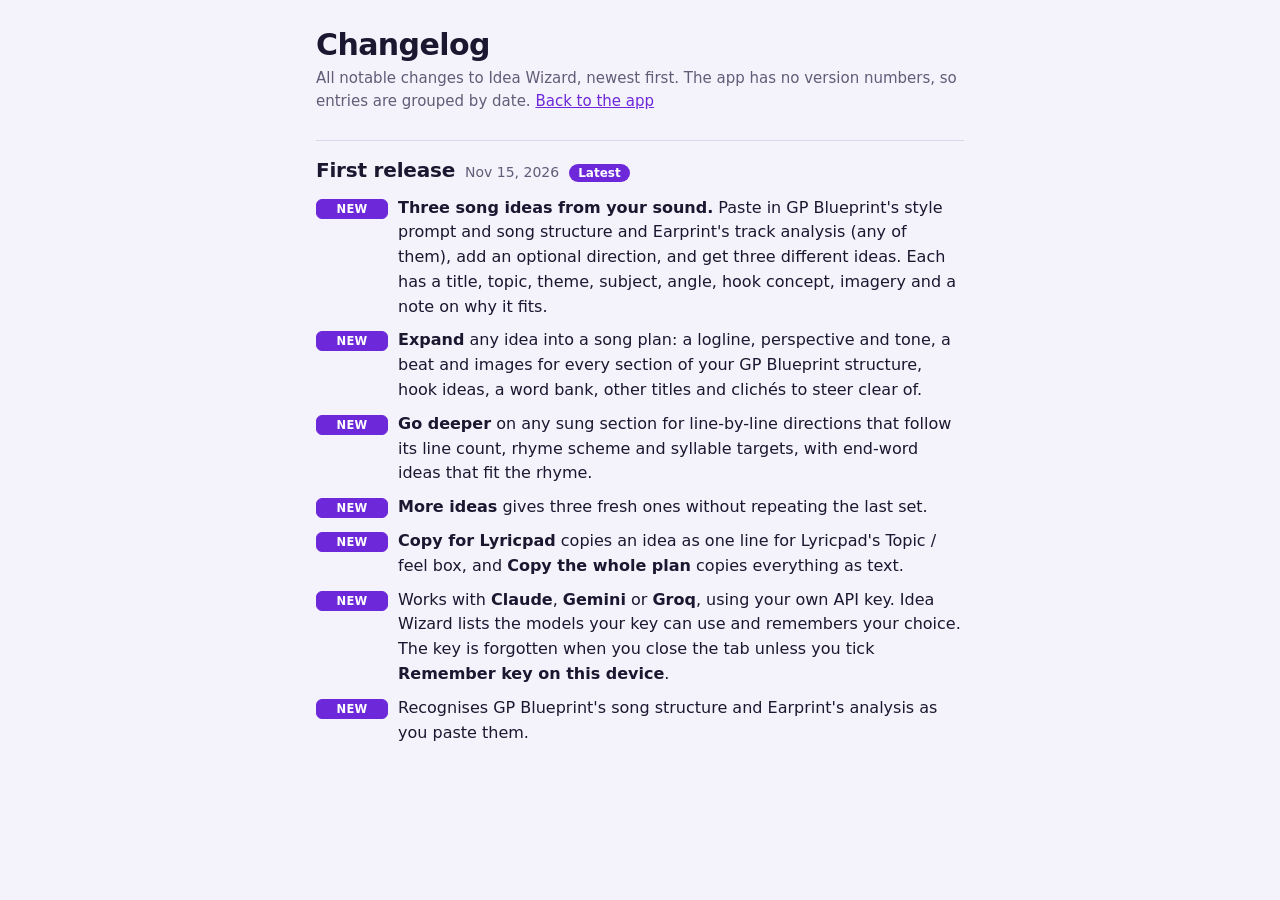
==== changelog.html @ 5dc4cb25 "Idea Wizard: song ideas from GP Blueprint and Earprint, with drill-down Paste GP Blueprint's style p" ====
<!doctype html>
<html lang="en">
<head>
<meta charset="utf-8">
<link rel="icon" href="data:image/svg+xml,<svg xmlns='http://www.w3.org/2000/svg' viewBox='0 0 100 100'><text y='.9em' font-size='90'>🧙</text></svg>">
<meta name="viewport" content="width=device-width, initial-scale=1, viewport-fit=cover">
<title>Idea Wizard — Changelog</title>
<meta name="description" content="What changed in Idea Wizard, newest first.">
<style>
:root{--bg:#f4f2fa;--card:#ffffff;--ink:#1b1730;--mut:#625c78;--ln:#dcd6ec;--ac:#6d28d9;--acf:#fff;--warn:#b3261e;
--fd:system-ui,-apple-system,"Segoe UI",Roboto,sans-serif;--fb:system-ui,-apple-system,"Segoe UI",Roboto,sans-serif;--fm:ui-monospace,SFMono-Regular,Menlo,monospace;
color-scheme:light;padding-top:env(safe-area-inset-top,0px);padding-bottom:env(safe-area-inset-bottom,0px)}
@media (prefers-color-scheme:dark){:root:not([data-theme="light"]){--bg:#120f1c;--card:#1b1729;--ink:#ece8f7;--mut:#a39cba;--ln:#2e2843;--ac:#a78bfa;--acf:#160a33;--warn:#ff8a80;color-scheme:dark}}
*,*::before,*::after{box-sizing:border-box}
html{scroll-behavior:smooth}
body{margin:0;background:var(--bg);color:var(--ink);font:16px/1.55 var(--fb)}
main{max-width:680px;margin:0 auto;padding:20px 16px 60px}
h1{font:700 30px/1.1 var(--fd);margin:8px 0 6px;letter-spacing:-.02em}
h2{font-family:var(--fd);margin:26px 0 10px;padding-top:14px;border-top:1px solid var(--ln)}
a{color:var(--ac)}
b,strong{font-weight:650}
code{font-family:var(--fm);font-size:13.5px;background:var(--card);border:1px solid var(--ln);border-radius:4px;padding:1px 4px;overflow-wrap:anywhere}
.sub{color:var(--mut);margin:0 0 20px;font-size:15px}
.ver{display:flex;align-items:baseline;gap:4px 10px;flex-wrap:wrap}
.ver .v{font-weight:700;font-size:20px;letter-spacing:-.01em}
.ver time{color:var(--mut);font:500 14px var(--fb)}
.ver .cur{font:700 12px var(--fb);background:var(--ac);color:var(--acf);border-radius:999px;padding:2px 9px}
section>p{margin:0 0 10px}
ul{list-style:none;padding:0;margin:8px 0 0}
li{display:flex;gap:10px;align-items:flex-start;margin:0 0 9px}
li>span:last-child{min-width:0}
li ul{margin:6px 0 0}
li li{display:list-item;list-style:disc;margin:0 0 4px 18px}
.tag{flex:0 0 auto;min-width:72px;text-align:center;font:700 11.5px var(--fb);letter-spacing:.02em;text-transform:uppercase;border-radius:6px;padding:2px 6px;margin-top:3px;border:1px solid var(--ln)}
.tag.new{background:var(--ac);color:var(--acf);border-color:var(--ac)}
.tag.chg{background:var(--card);color:var(--ink)}
.tag.fix{background:var(--card);color:var(--warn);border-color:var(--warn)}
.msg{background:var(--card);border:1px solid var(--ln);border-radius:10px;padding:12px 14px}
@media (max-width:420px){li{flex-direction:column;gap:4px}.tag{min-width:0}}
</style>
</head>
<body>
<main>
<h1>Changelog</h1>
<p class="sub"><span id="intro">What changed in Idea Wizard, newest first.</span> <a href="./">Back to the app</a></p>
<div id="log"><p class="msg">Loading…</p></div>
</main>
<script>
// Renders CHANGELOG.md (the single source of truth) next to this page.
(function () {
  const log = document.getElementById("log");
  const MON = ["Jan","Feb","Mar","Apr","May","Jun","Jul","Aug","Sep","Oct","Nov","Dec"];
  const TAGS = { added: ["new", "New"], changed: ["chg", "Changed"], fixed: ["fix", "Fixed"], removed: ["chg", "Removed"] };
  const esc = s => s.replace(/&/g, "&amp;").replace(/</g, "&lt;").replace(/>/g, "&gt;").replace(/"/g, "&quot;");
  // Inline markdown on already-escaped text: `code`, **bold**, *italic*, [text](url).
  function inline(s) {
    const codes = [];
    s = esc(s).replace(/`([^`]+)`/g, (_, c) => (codes.push(c), "\u0000" + (codes.length - 1) + "\u0000"));
    s = s.replace(/\*\*(.+?)\*\*/g, "<b>$1</b>")
         .replace(/(^|[^*\w])\*([^*\s][^*]*?)\*(?!\w)/g, "$1<i>$2</i>")
         .replace(/\[([^\]]+)\]\(([^)\s]+)\)/g, (m, t, u) =>
           /^(https?:\/\/|\.?\/|#|[\w.-]+(\.\w+)?$)/.test(u) ? `<a href="${u}">${t}</a>` : t)
         .replace(/(^|[\s(])(https?:\/\/[^\s<)]+)/g, '$1<a href="$2">$2</a>');
    return s.replace(/\u0000(\d+)\u0000/g, (_, i) => `<code>${codes[i]}</code>`);
  }
  function niceDate(d) {
    const m = /^(\d{4})-(\d{2})-(\d{2})$/.exec(d);
    return m ? `${MON[+m[2] - 1]} ${+m[3]}, ${m[1]}` : d;
  }
  function render(md) {
    const out = [], intro = [];
    let sec = null, tag = null, item = null, sub = null;
    const close = () => { item = null; sub = null; };
    for (const raw of md.replace(/\r/g, "").split("\n")) {
      const line = raw.trimEnd();
      let m;
      if (/^#\s/.test(line)) continue;
      if ((m = /^##\s+(.*)$/.exec(line))) {
        close(); tag = null;
        const [, date, title] = /^(\d{4}-\d{2}-\d{2})?\s*(?:[—–-]\s*)?(.*)$/.exec(m[1]);
        sec = { date: date || "", title: title || "", body: [] };
        out.push(sec); continue;
      }
      if (!sec) { if (line) intro.push(line); continue; }
      if ((m = /^###\s+(.*)$/.exec(line))) {
        close();
        const k = m[1].trim().toLowerCase();
        tag = TAGS[k] || ["chg", m[1].trim()];
        continue;
      }
      if ((m = /^- (.*)$/.exec(line))) {
        item = { tag, text: m[1], subs: [] }; sub = null;
        sec.body.push(item); continue;
      }
      if (item && (m = /^\s{2,}- (.*)$/.exec(line))) { sub = { text: m[1] }; item.subs.push(sub); continue; }
      if (item && /^\s{2,}\S/.test(line)) { (sub || item).text += " " + line.trim(); continue; }
      if (!line) { close(); continue; }
      sec.body.push({ para: line });
    }
    if (!out.length) throw new Error("No entries found");
    let html = "";
    out.forEach((s, i) => {
      const id = (s.date || "entry") + (out.slice(0, i).some(o => o.date === s.date) ? "-" + i : "");
      html += `<section><h2 id="${esc(id)}"><span class="ver"><span class="v">${inline(s.title || niceDate(s.date))}</span>`;
      if (s.title && s.date) html += `<time datetime="${esc(s.date)}">${esc(niceDate(s.date))}</time>`;
      if (i === 0) html += `<span class="cur">Latest</span>`;
      html += `</span></h2>`;
      let open = false;
      for (const b of s.body) {
        if (b.para) { if (open) { html += "</ul>"; open = false; } html += `<p>${inline(b.para)}</p>`; continue; }
        if (!open) { html += "<ul>"; open = true; }
        const [cls, label] = b.tag || ["chg", "Note"];
        html += `<li><span class="tag ${cls}">${esc(label)}</span><span>${inline(b.text)}`;
        if (b.subs.length) html += "<ul>" + b.subs.map(x => `<li>${inline(x.text)}</li>`).join("") + "</ul>";
        html += "</span></li>";
      }
      if (open) html += "</ul>";
      html += "</section>";
    });
    if (intro.length) document.getElementById("intro").innerHTML = intro.map(inline).join(" ");
    log.innerHTML = html;
    if (location.hash) { const t = document.getElementById(location.hash.slice(1)); if (t) t.scrollIntoView(); }
  }
  fetch("CHANGELOG.md", { cache: "no-cache" })
    .then(r => { if (!r.ok) throw new Error("HTTP " + r.status); return r.text(); })
    .then(render)
    .catch(e => {
      log.innerHTML = '<p class="msg">The changelog couldn’t be loaded ({ERR}). <a href="https://github.com/gp-songtools/ideawizard/blob/main/CHANGELOG.md">View it on GitHub</a>.</p>'.replace("{ERR}", esc(String(e.message || e)));
    });
})();
</script>
<!-- Cloudflare Web Analytics --><script type='module' src='https://static.cloudflareinsights.com/beacon.min.js' data-cf-beacon='{"token": "2c5b0c69f74b496998f02d0e1f651bd5"}'></script><!-- End Cloudflare Web Analytics -->
</body>
</html>
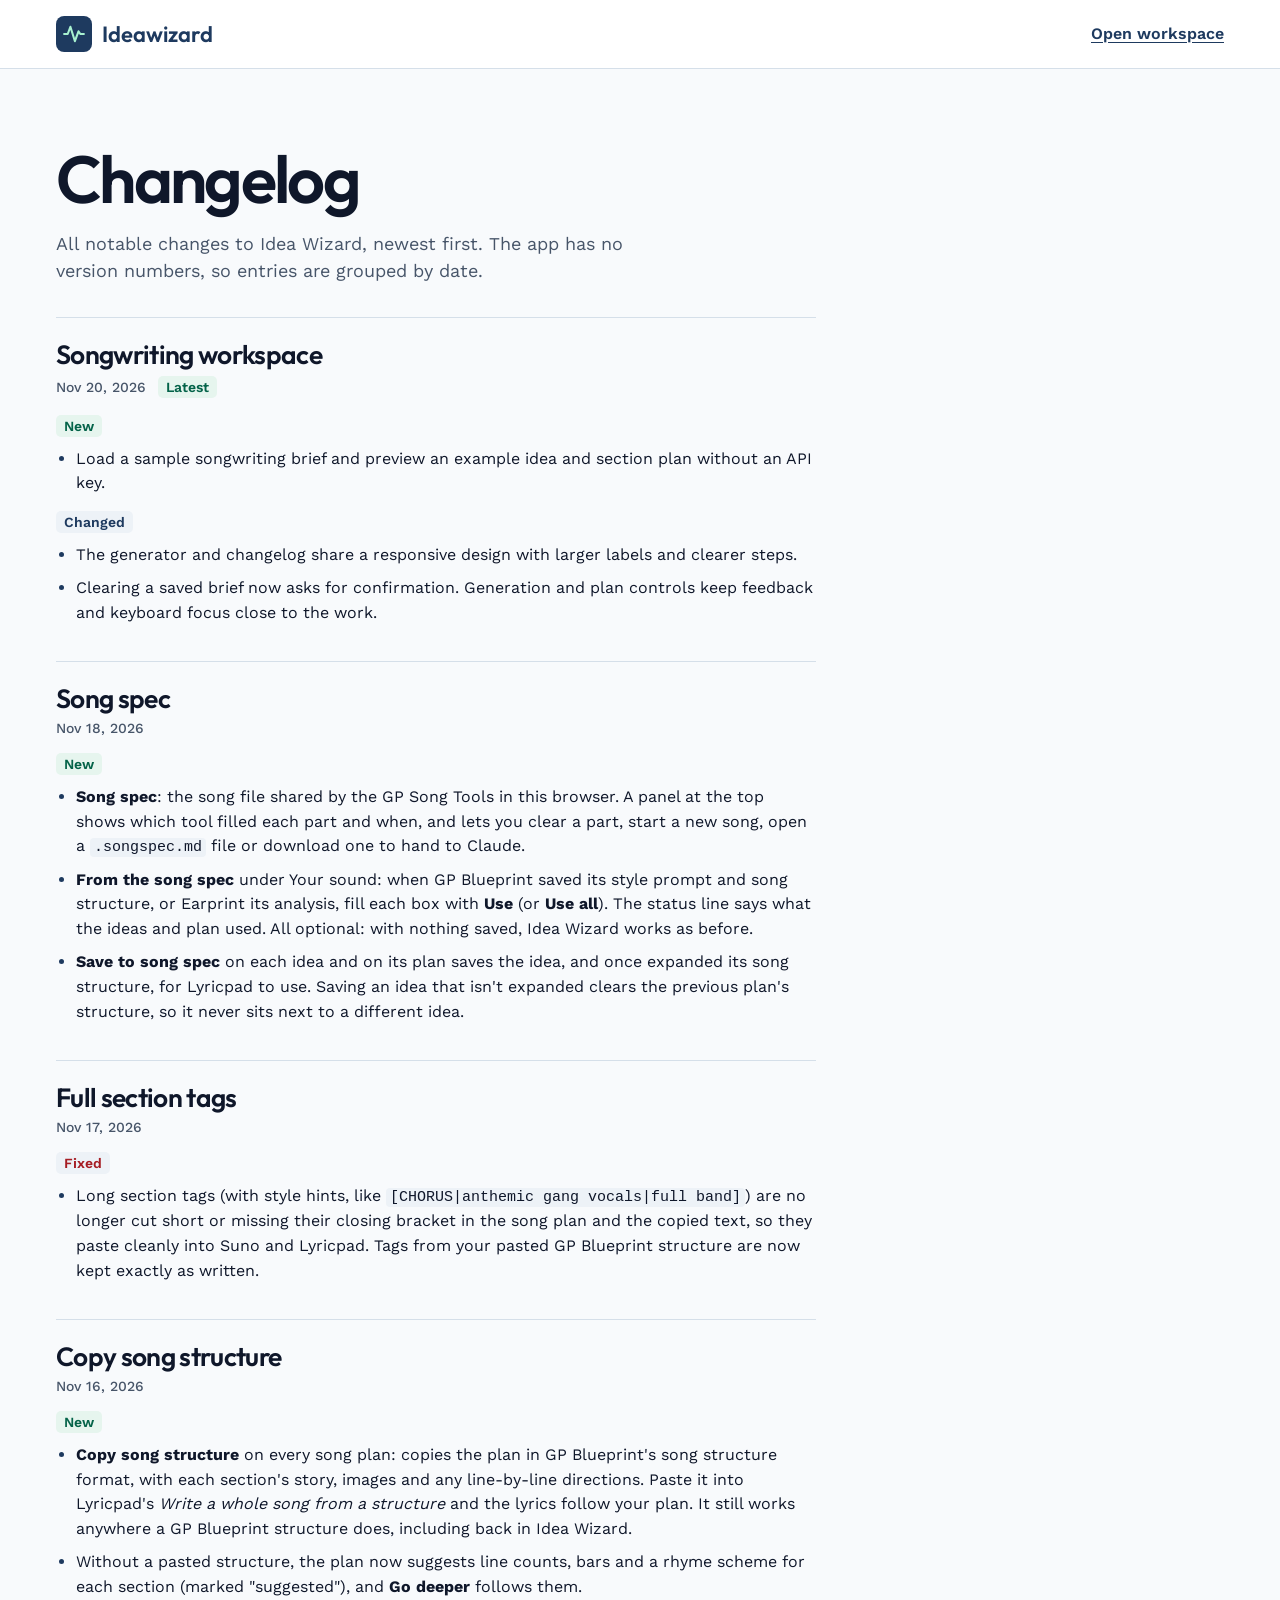
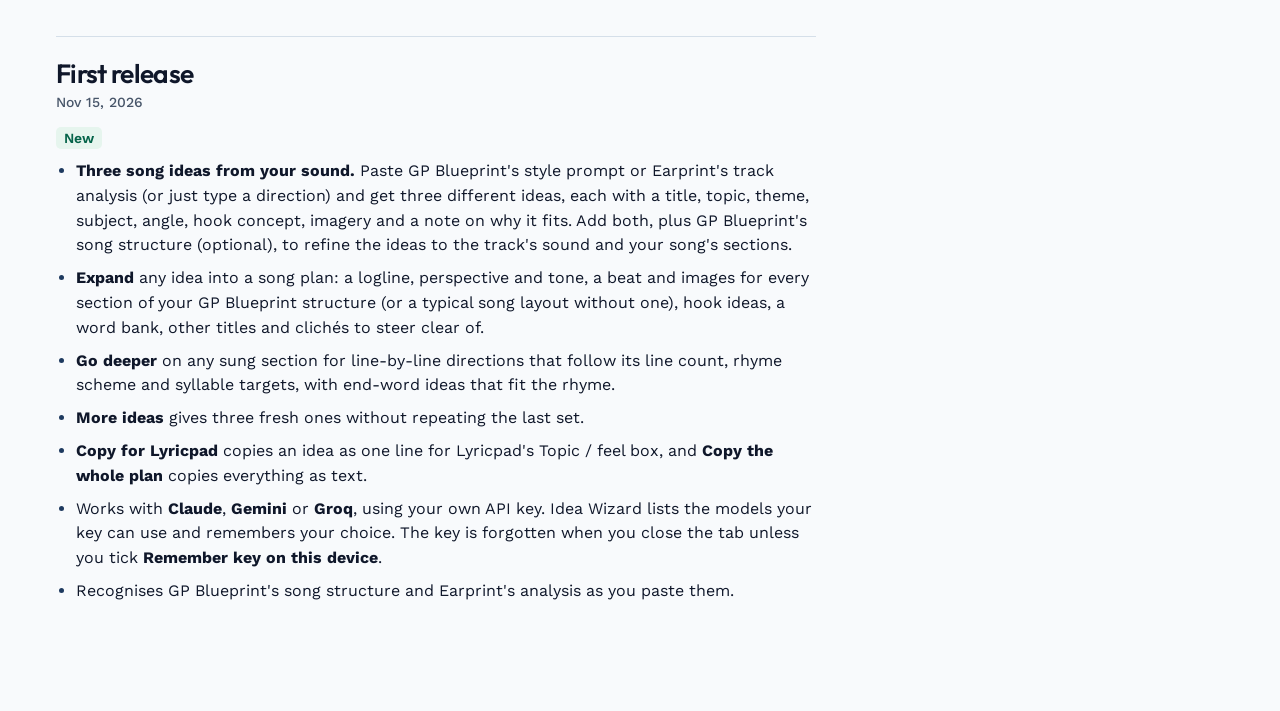
==== commit 67f33f02: "Redesign the Ideawizard songwriting workspace" ====
--- a/changelog.html
+++ b/changelog.html
@@ -2,54 +2,34 @@
 <html lang="en">
 <head>
 <meta charset="utf-8">
-<link rel="icon" href="data:image/svg+xml,<svg xmlns='http://www.w3.org/2000/svg' viewBox='0 0 100 100'><text y='.9em' font-size='90'>🧙</text></svg>">
+<link rel="icon" href="mark.svg" type="image/svg+xml">
 <meta name="viewport" content="width=device-width, initial-scale=1, viewport-fit=cover">
 <title>Idea Wizard — Changelog</title>
 <meta name="description" content="What changed in Idea Wizard, newest first.">
-<style>
-:root{--bg:#f4f2fa;--card:#ffffff;--ink:#1b1730;--mut:#625c78;--ln:#dcd6ec;--ac:#6d28d9;--acf:#fff;--warn:#b3261e;
---fd:system-ui,-apple-system,"Segoe UI",Roboto,sans-serif;--fb:system-ui,-apple-system,"Segoe UI",Roboto,sans-serif;--fm:ui-monospace,SFMono-Regular,Menlo,monospace;
-color-scheme:light;padding-top:env(safe-area-inset-top,0px);padding-bottom:env(safe-area-inset-bottom,0px)}
-@media (prefers-color-scheme:dark){:root:not([data-theme="light"]){--bg:#120f1c;--card:#1b1729;--ink:#ece8f7;--mut:#a39cba;--ln:#2e2843;--ac:#a78bfa;--acf:#160a33;--warn:#ff8a80;color-scheme:dark}}
-*,*::before,*::after{box-sizing:border-box}
-html{scroll-behavior:smooth}
-body{margin:0;background:var(--bg);color:var(--ink);font:16px/1.55 var(--fb)}
-main{max-width:680px;margin:0 auto;padding:20px 16px 60px}
-h1{font:700 30px/1.1 var(--fd);margin:8px 0 6px;letter-spacing:-.02em}
-h2{font-family:var(--fd);margin:26px 0 10px;padding-top:14px;border-top:1px solid var(--ln)}
-a{color:var(--ac)}
-b,strong{font-weight:650}
-code{font-family:var(--fm);font-size:13.5px;background:var(--card);border:1px solid var(--ln);border-radius:4px;padding:1px 4px;overflow-wrap:anywhere}
-.sub{color:var(--mut);margin:0 0 20px;font-size:15px}
-.ver{display:flex;align-items:baseline;gap:4px 10px;flex-wrap:wrap}
-.ver .v{font-weight:700;font-size:20px;letter-spacing:-.01em}
-.ver time{color:var(--mut);font:500 14px var(--fb)}
-.ver .cur{font:700 12px var(--fb);background:var(--ac);color:var(--acf);border-radius:999px;padding:2px 9px}
-section>p{margin:0 0 10px}
-ul{list-style:none;padding:0;margin:8px 0 0}
-li{display:flex;gap:10px;align-items:flex-start;margin:0 0 9px}
-li>span:last-child{min-width:0}
-li ul{margin:6px 0 0}
-li li{display:list-item;list-style:disc;margin:0 0 4px 18px}
-.tag{flex:0 0 auto;min-width:72px;text-align:center;font:700 11.5px var(--fb);letter-spacing:.02em;text-transform:uppercase;border-radius:6px;padding:2px 6px;margin-top:3px;border:1px solid var(--ln)}
-.tag.new{background:var(--ac);color:var(--acf);border-color:var(--ac)}
-.tag.chg{background:var(--card);color:var(--ink)}
-.tag.fix{background:var(--card);color:var(--warn);border-color:var(--warn)}
-.msg{background:var(--card);border:1px solid var(--ln);border-radius:10px;padding:12px 14px}
-@media (max-width:420px){li{flex-direction:column;gap:4px}.tag{min-width:0}}
-</style>
+<meta name="theme-color" content="#f8fafc" media="(prefers-color-scheme: light)">
+<meta name="theme-color" content="#101923" media="(prefers-color-scheme: dark)">
+<link rel="preload" href="fonts/outfit.woff2" as="font" type="font/woff2" crossorigin>
+<link rel="preload" href="fonts/work-sans.woff2" as="font" type="font/woff2" crossorigin>
+<link rel="stylesheet" href="styles.css">
 </head>
 <body>
-<main>
+<a class="skip-link" href="#main">Skip to content</a>
+<header class="site-header">
+  <nav class="site-nav shell" aria-label="Site">
+    <a class="wordmark" href="./"><img src="mark.svg" alt="" width="36" height="36"> Ideawizard</a>
+    <a href="./">Open workspace</a>
+  </nav>
+</header>
+<main class="shell changelog" id="main" tabindex="-1">
 <h1>Changelog</h1>
-<p class="sub"><span id="intro">What changed in Idea Wizard, newest first.</span> <a href="./">Back to the app</a></p>
-<div id="log"><p class="msg">Loading…</p></div>
+<p class="sub"><span id="intro">What changed in Idea Wizard, newest first.</span></p>
+<div id="log" aria-live="polite"><p class="msg">Loading…</p></div>
 </main>
 <script>
 // Renders CHANGELOG.md (the single source of truth) next to this page.
 (function () {
   const log = document.getElementById("log");
-  const MON = ["Jan","Feb","Mar","Apr","May","Jun","Jul","Aug","Sep","Oct","Nov","Dec"];
+  const dateFormat = new Intl.DateTimeFormat("en-US", { dateStyle: "medium", timeZone: "UTC" });
   const TAGS = { added: ["new", "New"], changed: ["chg", "Changed"], fixed: ["fix", "Fixed"], removed: ["chg", "Removed"] };
   const esc = s => s.replace(/&/g, "&amp;").replace(/</g, "&lt;").replace(/>/g, "&gt;").replace(/"/g, "&quot;");
   // Inline markdown on already-escaped text: `code`, **bold**, *italic*, [text](url).
@@ -65,7 +45,7 @@
   }
   function niceDate(d) {
     const m = /^(\d{4})-(\d{2})-(\d{2})$/.exec(d);
-    return m ? `${MON[+m[2] - 1]} ${+m[3]}, ${m[1]}` : d;
+    return m ? dateFormat.format(new Date(d + "T00:00:00Z")) : d;
   }
   function render(md) {
     const out = [], intro = [];
@@ -101,20 +81,28 @@
     let html = "";
     out.forEach((s, i) => {
       const id = (s.date || "entry") + (out.slice(0, i).some(o => o.date === s.date) ? "-" + i : "");
-      html += `<section><h2 id="${esc(id)}"><span class="ver"><span class="v">${inline(s.title || niceDate(s.date))}</span>`;
+      html += `<section><header class="ver"><h2 id="${esc(id)}">${inline(s.title || niceDate(s.date))}</h2><div class="release-meta">`;
       if (s.title && s.date) html += `<time datetime="${esc(s.date)}">${esc(niceDate(s.date))}</time>`;
-      if (i === 0) html += `<span class="cur">Latest</span>`;
-      html += `</span></h2>`;
-      let open = false;
+      if (i === 0) html += '<span class="cur">Latest</span>';
+      html += "</div></header>";
+      let category = null;
       for (const b of s.body) {
-        if (b.para) { if (open) { html += "</ul>"; open = false; } html += `<p>${inline(b.para)}</p>`; continue; }
-        if (!open) { html += "<ul>"; open = true; }
+        if (b.para) {
+          if (category) { html += "</ul>"; category = null; }
+          html += `<p>${inline(b.para)}</p>`;
+          continue;
+        }
         const [cls, label] = b.tag || ["chg", "Note"];
-        html += `<li><span class="tag ${cls}">${esc(label)}</span><span>${inline(b.text)}`;
+        if (category !== label) {
+          if (category) html += "</ul>";
+          html += `<h3 class="tag ${cls}">${esc(label)}</h3><ul>`;
+          category = label;
+        }
+        html += `<li>${inline(b.text)}`;
         if (b.subs.length) html += "<ul>" + b.subs.map(x => `<li>${inline(x.text)}</li>`).join("") + "</ul>";
-        html += "</span></li>";
+        html += "</li>";
       }
-      if (open) html += "</ul>";
+      if (category) html += "</ul>";
       html += "</section>";
     });
     if (intro.length) document.getElementById("intro").innerHTML = intro.map(inline).join(" ");
--- a/styles.css
+++ b/styles.css
@@ -0,0 +1,247 @@
+@font-face {
+  font-family: Outfit;
+  src: url('fonts/outfit.woff2') format('woff2');
+  font-weight: 400 700;
+  font-display: swap;
+}
+
+@font-face {
+  font-family: 'Work Sans';
+  src: url('fonts/work-sans.woff2') format('woff2');
+  font-weight: 400 700;
+  font-display: swap;
+}
+
+:root {
+  color-scheme: light;
+  --bg: #f8fafc;
+  --card: #fff;
+  --ink: #0f172a;
+  --mut: #475569;
+  --ln: #d5dfe9;
+  --control: #8494a7;
+  --navy: #1e3a5f;
+  --ac: #047857;
+  --acf: #fff;
+  --soft: #e6f5ee;
+  --chip: #edf2f7;
+  --warn: #a61d24;
+  --ok: #046349;
+  --display: Outfit, system-ui, sans-serif;
+  --body: 'Work Sans', system-ui, sans-serif;
+  --radius: 12px;
+}
+
+@media (prefers-color-scheme: dark) {
+  :root {
+    color-scheme: dark;
+    --bg: #101923;
+    --card: #192431;
+    --ink: #f1f5f9;
+    --mut: #b5c4d6;
+    --ln: #3a4b5e;
+    --control: #7f93a9;
+    --navy: #a9c8f4;
+    --ac: #77e6b7;
+    --acf: #10271d;
+    --soft: #1b362e;
+    --chip: #263546;
+    --warn: #ffaaa7;
+    --ok: #9ce9c6;
+  }
+}
+
+*, *::before, *::after { box-sizing: border-box; }
+[hidden] { display: none !important; }
+body { margin: 0; background: var(--bg); color: var(--ink); font: 1rem/1.55 var(--body); }
+h1, h2, h3, h4 { margin: 0; font-family: var(--display); line-height: 1.12; }
+h1 { font-size: clamp(2.75rem, 5.2vw, 4.25rem); font-weight: 600; letter-spacing: -.04em; text-wrap: balance; }
+h2 { font-size: 1.65rem; font-weight: 600; letter-spacing: -.025em; }
+h3 { font-size: 1.4rem; }
+h4 { font-size: 1.125rem; }
+a { color: var(--navy); text-underline-offset: .2em; }
+a:hover { color: var(--ac); }
+:focus-visible { outline: 3px solid var(--ac); outline-offset: 3px; }
+button, input, select, textarea { color: inherit; font: inherit; }
+button {
+  min-height: 44px;
+  padding: 8px 14px;
+  border: 1px solid var(--ac);
+  border-radius: 8px;
+  background: var(--ac);
+  color: var(--acf);
+  font-weight: 600;
+  cursor: pointer;
+}
+button:hover { background: color-mix(in srgb, var(--ac), var(--acf) 10%); }
+button.ghost { background: transparent; border-color: var(--control); color: var(--navy); }
+button.ghost:hover { background: var(--chip); border-color: var(--navy); }
+button.small { font-size: .875rem; }
+button:disabled { opacity: .65; cursor: wait; }
+input[type=text], input[type=password], select, textarea {
+  width: 100%;
+  min-width: 0;
+  min-height: 44px;
+  padding: 10px 12px;
+  border: 1px solid var(--control);
+  border-radius: 8px;
+  background: var(--bg);
+}
+::selection { background: var(--navy); color: var(--card); }
+textarea { resize: vertical; line-height: 1.45; }
+::placeholder { color: var(--mut); opacity: 1; }
+input[type=checkbox] { accent-color: var(--ac); }
+
+.shell { width: min(100%, 1240px); margin-inline: auto; padding-inline: clamp(16px, 4vw, 36px); }
+.site-header { background: var(--card); border-bottom: 1px solid var(--ln); }
+.site-nav { min-height: 68px; display: flex; align-items: center; justify-content: space-between; gap: 14px; }
+.site-nav a { min-height: 44px; display: inline-flex; align-items: center; font-weight: 600; }
+.wordmark { gap: 10px; font: 600 1.375rem var(--display); text-decoration: none; }
+.intro { display: grid; gap: 24px; margin-block: 32px 24px; }
+.intro-copy { align-self: center; }
+.intro h1 { max-width: 14ch; }
+.sub { color: var(--mut); max-width: 53ch; font-size: clamp(1rem, 2vw, 1.125rem); margin: 14px 0 0; }
+
+.example { padding: clamp(16px, 3vw, 24px); border: 1px solid var(--ln); border-radius: var(--radius); background: var(--soft); }
+.example-head { display: flex; align-items: baseline; justify-content: space-between; flex-wrap: wrap; gap: 4px 12px; margin-bottom: 9px; color: var(--ok); font-weight: 600; font-size: .875rem; }
+.example-tempo, .step, .ver { font-variant-numeric: tabular-nums; }
+.example p { margin: 6px 0 14px; color: var(--mut); }
+.arrangement { list-style: none; display: grid; grid-template-columns: 1.25fr 1fr 1fr; gap: 5px; padding: 0; margin: 0 0 16px; }
+.arrangement li { background: var(--card); border-top: 3px solid var(--ac); border-radius: 4px; padding: 6px 8px; font-size: .875rem; color: var(--navy); }
+.arrangement li:nth-child(2) { border-top-color: var(--navy); }
+.arrangement li:nth-child(3) { border-top-color: var(--control); }
+.arrangement b { white-space: nowrap; }
+
+.workspace, .setup { display: grid; gap: 16px; align-content: start; }
+.card { background: var(--card); border: 1px solid var(--ln); border-radius: var(--radius); padding: clamp(16px, 2.5vw, 24px); min-width: 0; }
+.card-head { display: flex; align-items: center; justify-content: space-between; gap: 10px; flex-wrap: wrap; margin-bottom: 6px; }
+.card-head h2 { display: flex; align-items: center; gap: 10px; }
+.step { display: inline-grid; place-items: center; flex: none; width: 30px; height: 30px; border-radius: 7px; background: var(--soft); color: var(--ok); font: 700 1rem var(--body); }
+.hint { color: var(--mut); font-size: .875rem; margin: 4px 0 0; overflow-wrap: anywhere; }
+.hint.ok { color: var(--ok); }
+.brief > .field { margin-top: 18px; }
+.inputs { display: grid; gap: 16px; margin-top: 16px; }
+.field { display: grid; align-content: start; gap: 6px; min-width: 0; }
+.field > label { font-weight: 600; }
+.opt { display: block; font-size: .875rem; color: var(--mut); font-weight: 400; }
+.row { display: flex; flex-wrap: wrap; gap: 8px; }
+.row input { flex: 1 1 9rem; }
+.chk { min-height: 44px; display: flex; gap: 8px; align-items: center; font-size: .875rem; }
+.seg { display: flex; flex-wrap: wrap; gap: 6px; margin: 14px 0 16px; }
+.seg label { position: relative; cursor: pointer; }
+.seg input { position: absolute; opacity: 0; }
+.seg span { display: grid; place-items: center; min-height: 44px; padding: 6px 12px; border: 1px solid var(--control); border-radius: 8px; color: var(--navy); font-weight: 600; }
+.seg input:checked + span { background: var(--navy); border-color: var(--navy); color: var(--card); }
+.seg input:focus-visible + span { outline: 3px solid var(--ac); outline-offset: 3px; }
+.ai-grid { display: grid; gap: 16px; }
+.go { width: 100%; padding: 13px 20px; font-size: 1.125rem; }
+.status { margin: 8px 0 0; color: var(--mut); overflow-wrap: anywhere; }
+.status:empty { margin: 0; }
+.status.err { color: var(--warn); }
+.status.busy::before { content: ""; display: inline-block; width: 12px; height: 12px; border: 2px solid var(--ac); border-right-color: transparent; border-radius: 50%; margin-right: 8px; animation: spin .8s linear infinite; }
+@keyframes spin { to { transform: rotate(360deg); } }
+
+#h-ideas, #planTitle { scroll-margin-top: 16px; }
+#results, .detail { margin-top: 24px; scroll-margin-top: 16px; overflow-wrap: anywhere; }
+#results > .card-head { margin-bottom: 12px; }
+.ideas { list-style: none; margin: 0; padding: 0; display: grid; gap: 14px; }
+.idea { background: var(--card); border: 1px solid var(--ln); border-radius: var(--radius); padding: 18px; display: flex; flex-direction: column; gap: 8px; min-width: 0; }
+.idea.on { outline: 2px solid var(--ac); }
+.topic, .kv, .why { margin: 0; }
+.kv, .why, .chips, .copied { font-size: .875rem; }
+.kv b, .why { color: var(--mut); }
+.chips { display: flex; flex-wrap: wrap; gap: 6px; margin: 0; padding: 0; list-style: none; }
+.chips li { background: var(--chip); border-radius: 6px; padding: 3px 9px; }
+.actions { display: flex; flex-wrap: wrap; align-items: center; gap: 8px; margin-top: auto; padding-top: 8px; }
+.copied { color: var(--ok); }
+.copied:empty { display: none; }
+.plan-meta, .extras { display: grid; gap: 12px; margin: 16px 0; }
+.plan-meta div { background: var(--soft); border-radius: 8px; padding: 10px 12px; }
+.plan-meta b { display: block; font-size: .875rem; color: var(--ok); }
+.secs { list-style: none; margin: 12px 0; padding: 0; display: grid; gap: 10px; }
+.sec { border: 1px solid var(--ln); border-radius: 8px; padding: 12px 14px; }
+.sec.inst { background: var(--bg); }
+.sec .tag { font-size: .9375rem; font-weight: 650; color: var(--navy); }
+.sec p { margin: 6px 0; }
+.lines { margin: 8px 0 0; padding-left: 1.4em; display: grid; gap: 6px; }
+.lines .img { color: var(--mut); }
+.lines .ends { color: var(--navy); font-size: .875rem; }
+.extras h4 { margin-bottom: 8px; }
+.extras ul.plain { margin: 0; padding-left: 1.2em; }
+
+.spec-in { border: 1px solid var(--ln); border-radius: 8px; padding: 10px 12px; margin-top: 10px; background: var(--soft); }
+.spec-in p { margin: 2px 0; }
+.spec-in-head, .spec-ok { font-weight: 600; }
+.spec-in-row { display: flex; flex-wrap: wrap; align-items: center; gap: 6px 10px; margin: 6px 0; }
+.spec-in-text { flex: 1 1 12rem; min-width: 0; overflow-wrap: anywhere; }
+.spec-ok { color: var(--ok); }
+.spec-panel .ssp { margin: 0 0 16px; padding: 0 14px; background: var(--card); overflow-wrap: anywhere; }
+.spec-panel .ssp summary { padding-block: 10px; min-height: 44px; }
+.spec-panel .ssp button { font-size: .875rem; }
+.spec-panel .ssp .ssp-w, .spec-panel .ssp .ssp-e { color: var(--warn); }
+.foot { display: flex; flex-wrap: wrap; gap: 0 18px; padding-block: 22px 32px; font-size: .875rem; }
+.foot a { min-height: 44px; display: inline-flex; align-items: center; }
+
+.changelog { padding-block: clamp(32px, 6vw, 72px); }
+.changelog #log { max-width: 76ch; margin-top: 32px; overflow-wrap: anywhere; }
+.changelog section { padding: 22px 0; border-top: 1px solid var(--ln); }
+.ver { display: grid; gap: 6px; margin-bottom: 16px; }
+.release-meta { display: flex; flex-wrap: wrap; align-items: baseline; gap: 6px 12px; }
+.ver time { color: var(--mut); font: 500 .875rem var(--body); }
+.ver .cur { background: var(--soft); color: var(--ok); padding: 3px 8px; border-radius: 5px; font: 600 .875rem var(--body); }
+.changelog ul { padding-left: 1.25rem; margin: 8px 0 14px; }
+.changelog li { margin-bottom: 8px; }
+.changelog li::marker { color: var(--navy); }
+.changelog li ul { margin: 6px 0 0; }
+.changelog .tag { display: inline-block; border-radius: 5px; padding: 3px 8px; background: var(--chip); color: var(--navy); font: 600 .875rem var(--body); }
+.changelog .tag.new { background: var(--soft); color: var(--ok); }
+.changelog .tag.fix { color: var(--warn); }
+.changelog code { font-size: .9375rem; background: var(--chip); border-radius: 4px; padding: 1px 4px; }
+.changelog .msg { padding: 12px 14px; background: var(--card); border: 1px solid var(--ln); border-radius: 8px; }
+
+@media (min-width: 720px) {
+  .intro { grid-template-columns: minmax(0, 1.45fr) minmax(0, 1fr); margin-block: 44px 28px; }
+  .inputs, .plan-meta { grid-template-columns: repeat(3, minmax(0, 1fr)); }
+  .extras { grid-template-columns: repeat(2, minmax(0, 1fr)); }
+}
+@media (min-width: 980px) {
+  .workspace { grid-template-columns: minmax(0, 2fr) minmax(0, 1fr); align-items: start; gap: 20px; }
+  .ideas { grid-template-columns: repeat(3, minmax(0, 1fr)); }
+}
+@media (prefers-reduced-motion: reduce) {
+  .status.busy::before { animation: none; }
+}
+
+.arrangement li span { display: block; white-space: nowrap; }
+.intro-copy > .hint { margin-top: 14px; }
+.example-output { margin-top: 8px; }
+.example-output summary { cursor: pointer; min-height: 44px; padding-block: 9px; color: var(--navy); font-weight: 600; }
+.example-output h3 { margin-top: 6px; }
+.example-output dl { display: grid; grid-template-columns: auto 1fr; gap: 6px 12px; margin: 0; font-size: .875rem; }
+.example-output dt { font-weight: 600; color: var(--navy); }
+.example-output dd { margin: 0; }
+#resultsStatus:not(:empty) { margin: 0 0 12px; }
+.sec .tag { margin: 0; scroll-margin-top: 16px; }
+
+.skip-link {
+  position: absolute;
+  z-index: 1;
+  inset: 8px auto auto 8px;
+  padding: 10px 14px;
+  border-radius: 8px;
+  background: var(--card);
+  transform: translateY(calc(-100% - 12px));
+}
+.skip-link:focus { transform: none; }
+button, a, summary, .seg label, .chk {
+  touch-action: manipulation;
+  -webkit-tap-highlight-color: color-mix(in srgb, var(--ac) 22%, transparent);
+}
+h2, h3, h4 { text-wrap: balance; }
+select { color: var(--ink); }
+[aria-invalid="true"] { border-color: var(--warn) !important; }
+.changelog h2, #resultsStatus { scroll-margin-top: 16px; }
+
+@media (max-width: 400px) {
+  .row input { flex-basis: 100%; }
+}
